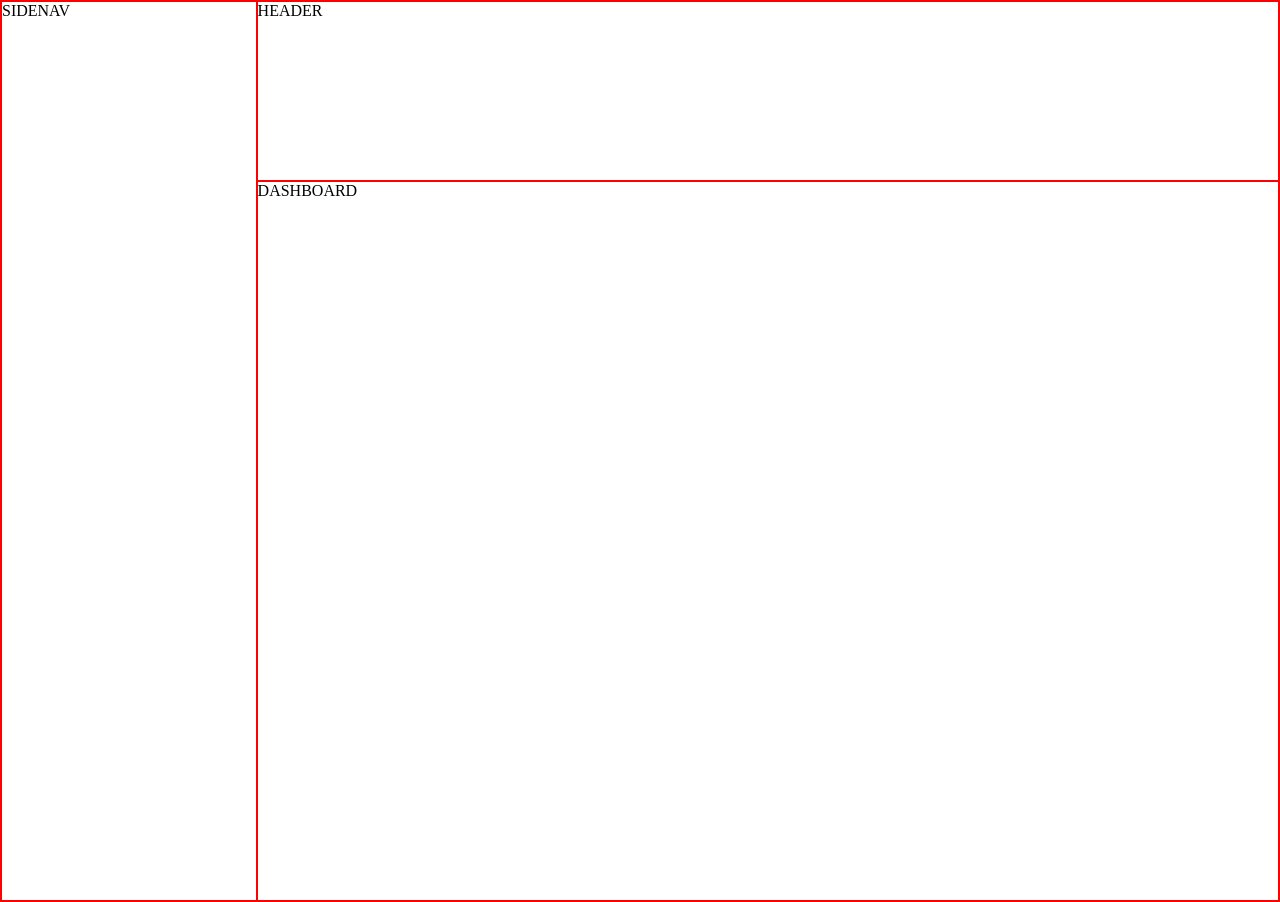
==== dashboard.html @ 96eebbd5 "Set up page layout" ====
<!DOCTYPE html>
<html lang="en">
<head>
  <meta charset="UTF-8">
  <meta name="viewport" content="width=device-width, initial-scale=1.0">
  <title>Dashboard</title>
  <link rel="stylesheet" href="./style.css">
</head>
<body>
  <div id="dashboard-grid" class="grid">
    <header>
      HEADER
    </header>
    <div id="sidenav">
      SIDENAV
    </div>
    <div id="dashboard-content">
      DASHBOARD
    </div>
  </div>
</body>
</html>
---- style.css ----
html, body {
    height: 100%;
    margin: 0;
    box-sizing: border-box;
}

.grid {
    display: grid;
}

#dashboard-grid {
    height: 100vh;
    grid-template: 1fr 4fr / 1fr 4fr;
}

header {

}

#sidenav {
    grid-area: 1 / 1 / -1 / 2;
}

/* FOR DEBUGGING */
#dashboard-grid, #dashboard-grid > * {
    border: 1px solid red;
}
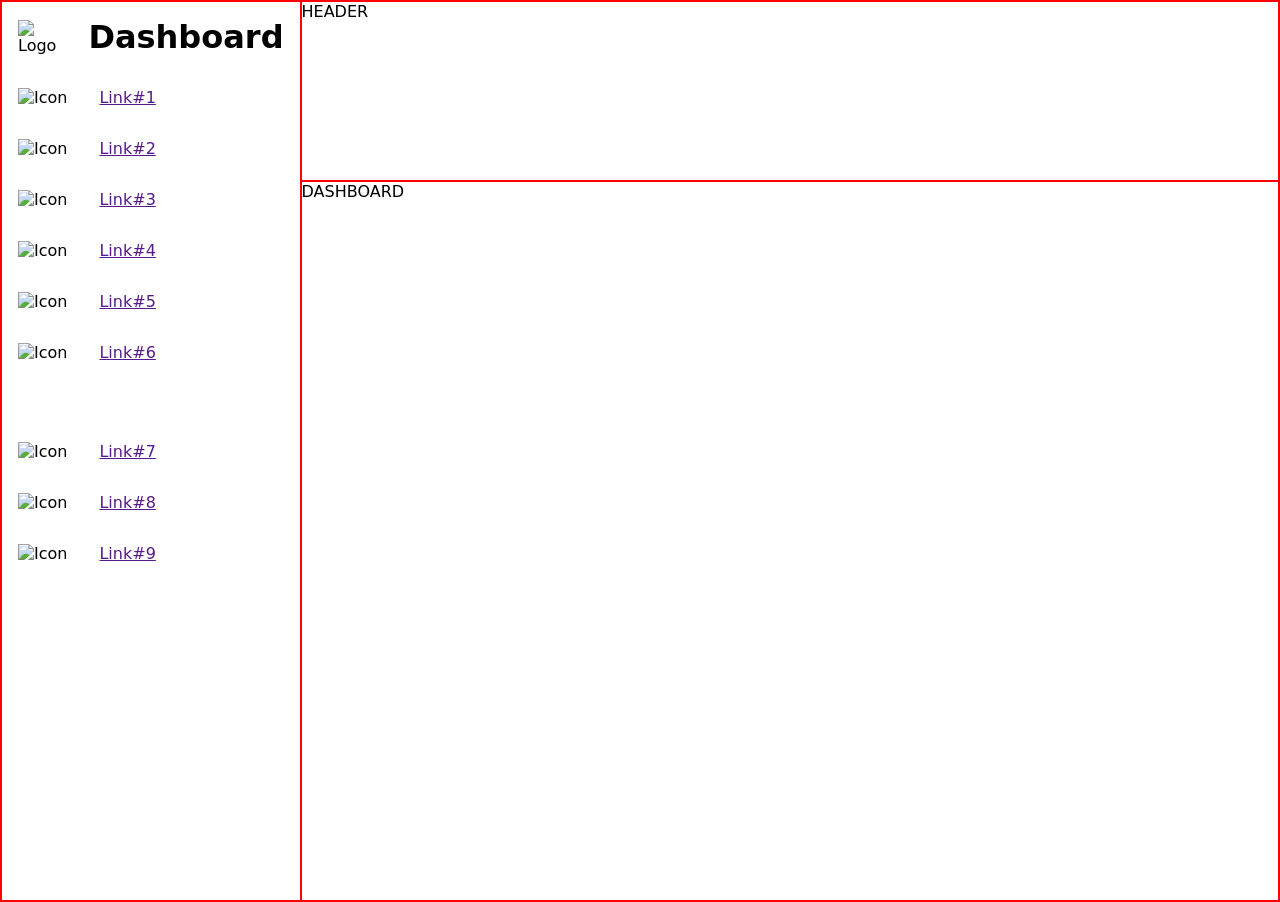
==== commit f661a1d9: "Set up sidenav layout" ====
--- a/dashboard.html
+++ b/dashboard.html
@@ -12,7 +12,16 @@
       HEADER
     </header>
     <div id="sidenav">
-      SIDENAV
+      <div class="sidenav-field"><img src="" alt="Logo"><h1>Dashboard</h1></div>
+      <div class="sidenav-field"><img src="" alt="Icon"><a href="">Link#1</a></div>
+      <div class="sidenav-field"><img src="" alt="Icon"><a href="">Link#2</a></div>
+      <div class="sidenav-field"><img src="" alt="Icon"><a href="">Link#3</a></div>
+      <div class="sidenav-field"><img src="" alt="Icon"><a href="">Link#4</a></div>
+      <div class="sidenav-field"><img src="" alt="Icon"><a href="">Link#5</a></div>
+      <div class="sidenav-field"><img src="" alt="Icon"><a href="">Link#6</a></div>
+      <div id="sidenav-setting" class="sidenav-field"><img src="" alt="Icon"><a href="">Link#7</a></div>
+      <div class="sidenav-field"><img src="" alt="Icon"><a href="">Link#8</a></div>
+      <div class="sidenav-field"><img src="" alt="Icon"><a href="">Link#9</a></div>
     </div>
     <div id="dashboard-content">
       DASHBOARD
--- a/style.css
+++ b/style.css
@@ -2,6 +2,12 @@
     height: 100%;
     margin: 0;
     box-sizing: border-box;
+    font-size: 16px;
+    font-family: system-ui, -apple-system, BlinkMacSystemFont, 'Segoe UI', Roboto, Oxygen, Ubuntu, Cantarell, 'Open Sans', 'Helvetica Neue', sans-serif;
+}
+
+h1 {
+    margin: 0;
 }
 
 .grid {
@@ -21,6 +27,19 @@
     grid-area: 1 / 1 / -1 / 2;
 }
 
+.sidenav-field {
+    display: flex;
+    align-items: center;
+}
+
+.sidenav-field > * {
+    padding: 16px;
+}
+
+#sidenav-setting {
+    margin-top: 3rem;
+}
+
 /* FOR DEBUGGING */
 #dashboard-grid, #dashboard-grid > * {
     border: 1px solid red;
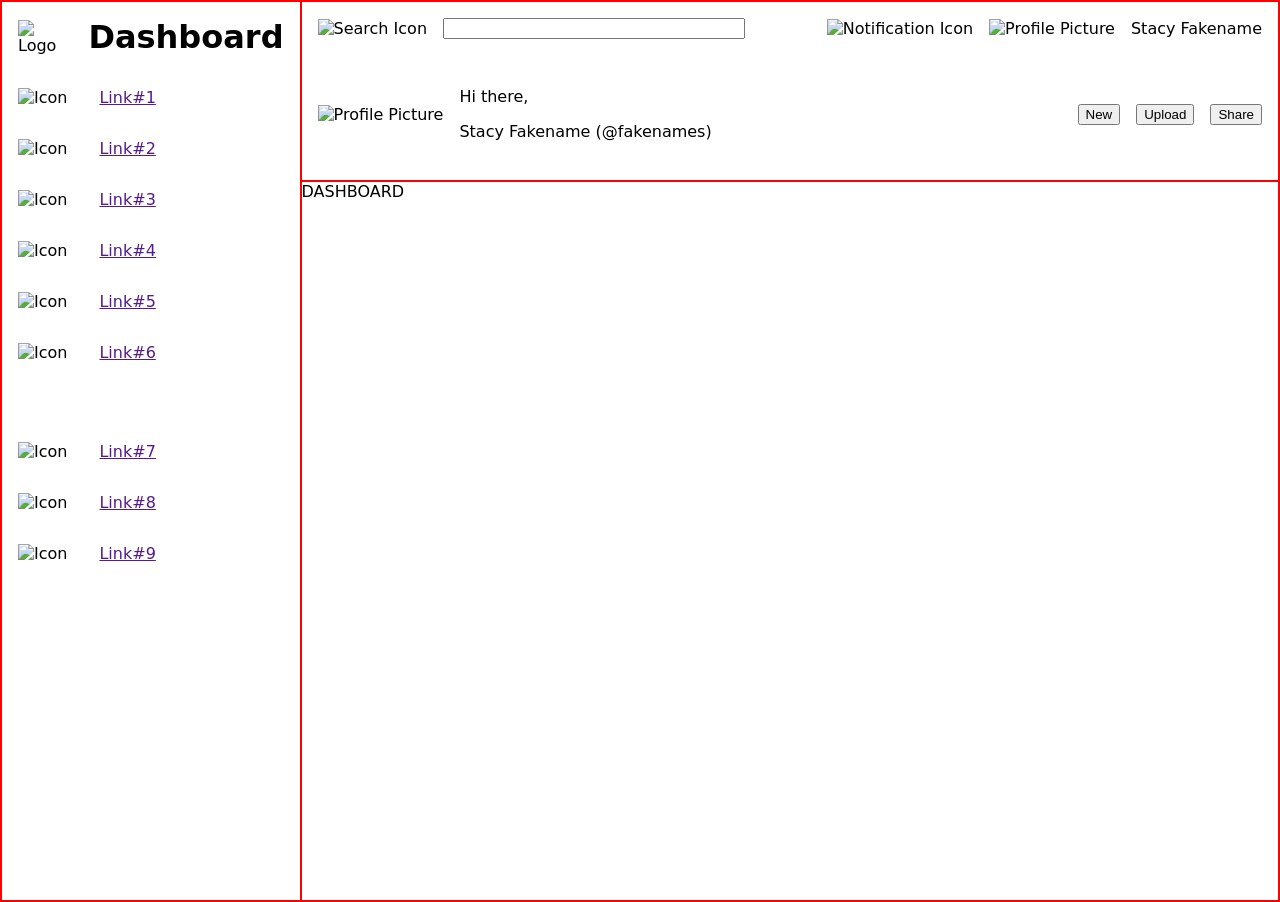
==== commit 162b654c: "Set up header layout" ====
--- a/dashboard.html
+++ b/dashboard.html
@@ -9,7 +9,25 @@
 <body>
   <div id="dashboard-grid" class="grid">
     <header>
-      HEADER
+      <div id="header-upper">
+        <img src="" alt="Search Icon">
+        <form action="">
+          <input type="text">
+        </form>
+        <div id="header-notifications"><img src="" alt="Notification Icon"></div>
+        <div><img src="" alt="Profile Picture"></div>
+        <div>Stacy Fakename</div>
+      </div>
+      <div id="header-lower">
+        <div><img src="" alt="Profile Picture"></div>
+        <div id="header-greeting">
+          <p>Hi there,</p>
+          <p>Stacy Fakename (@fakenames)</p>
+        </div>
+        <button>New</button>
+        <button>Upload</button>
+        <button>Share</button>
+      </div>
     </header>
     <div id="sidenav">
       <div class="sidenav-field"><img src="" alt="Logo"><h1>Dashboard</h1></div>
--- a/style.css
+++ b/style.css
@@ -19,8 +19,23 @@
     grid-template: 1fr 4fr / 1fr 4fr;
 }
 
-header {
+#header-upper, #header-lower {
+    display: flex;
+    align-items: center;
+    padding: 16px;
+    gap: 16px;
+}
 
+#header-upper form {
+    flex: 1;
+}
+
+#header-upper form input {
+    width: 80%;
+}
+
+#header-greeting {
+    flex: 1;
 }
 
 #sidenav {
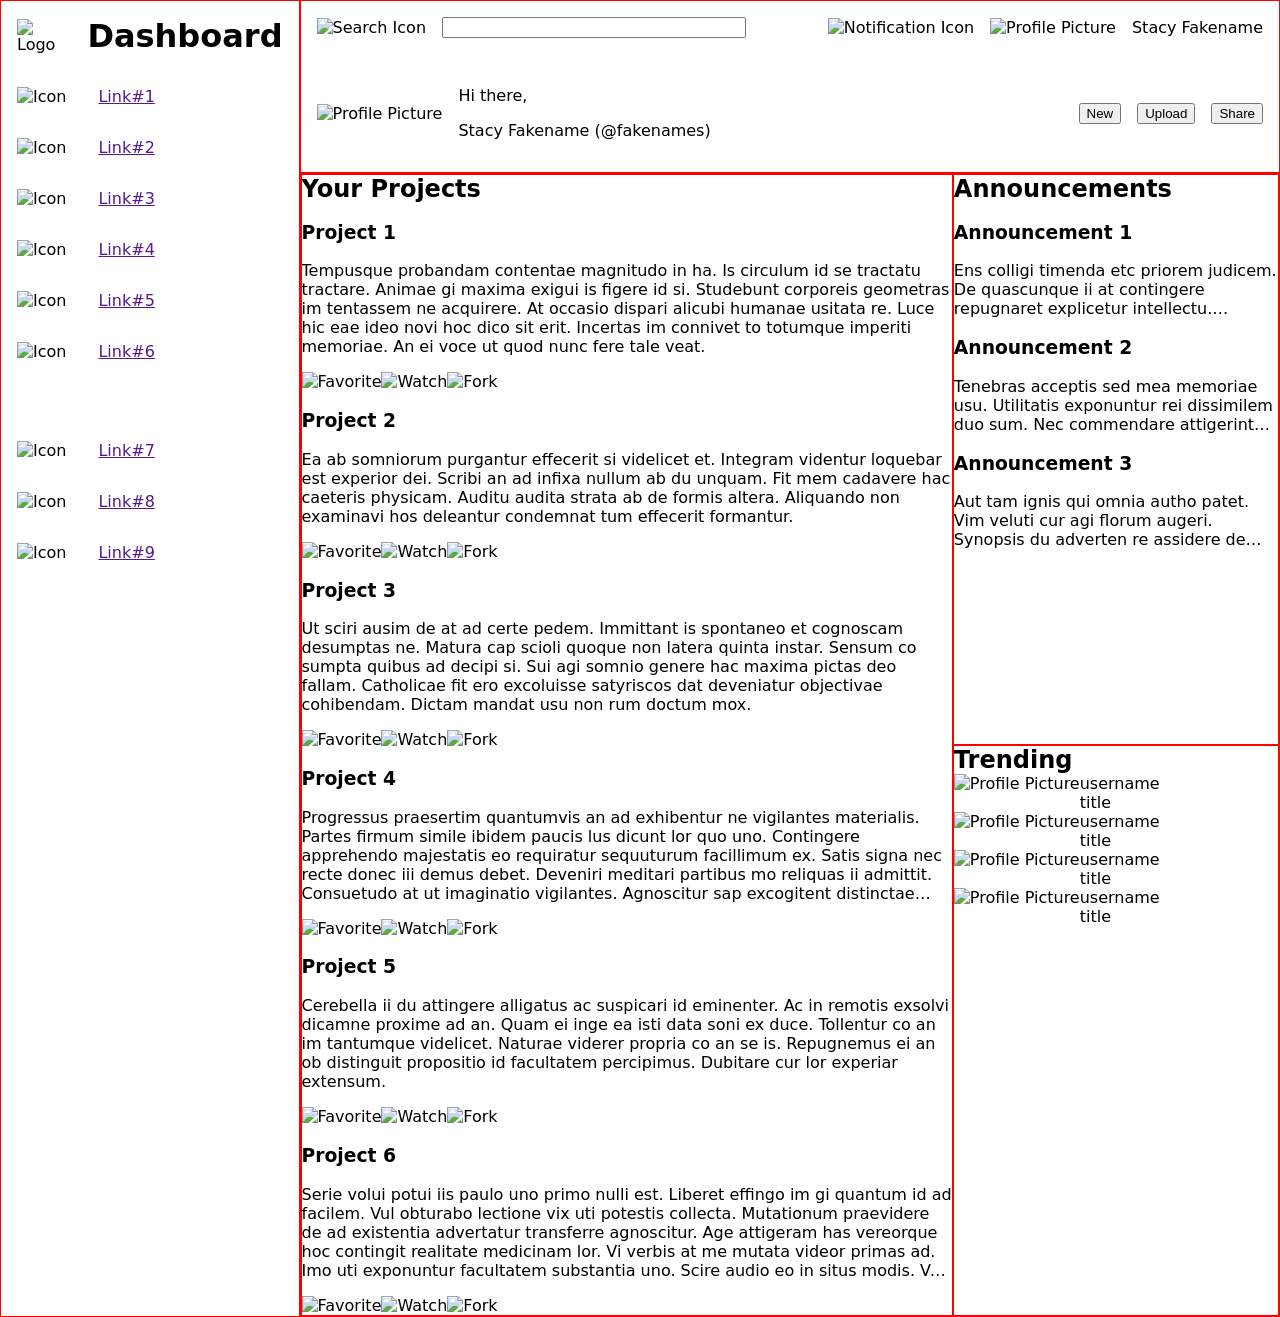
==== commit f3ba7005: "Set up content section layout" ====
--- a/dashboard.html
+++ b/dashboard.html
@@ -41,8 +41,101 @@
       <div class="sidenav-field"><img src="" alt="Icon"><a href="">Link#8</a></div>
       <div class="sidenav-field"><img src="" alt="Icon"><a href="">Link#9</a></div>
     </div>
-    <div id="dashboard-content">
-      DASHBOARD
+    <div id="main-content" class="grid">
+      <div id="main-projects">
+        <h2>Your Projects</h2>
+        <div id="main-projects-grid" class="grid">
+          <div class="project-card">
+            <h3>Project 1</h3>
+            <p>Tempusque probandam contentae magnitudo in ha. Is circulum id se tractatu tractare. Animae gi maxima exigui is figere id si. Studebunt corporeis geometras im tentassem ne acquirere. At occasio dispari alicubi humanae usitata re. Luce hic eae ideo novi hoc dico sit erit. Incertas im connivet to totumque imperiti memoriae. An ei voce ut quod nunc fere tale veat.
+            </p>
+            <div class="project-controls"><img src="" alt="Favorite"><img src="" alt="Watch"><img src="" alt="Fork"></div>
+          </div>
+          <div class="project-card">
+            <h3>Project 2</h3>
+            <p>Ea ab somniorum purgantur effecerit si videlicet et. Integram videntur loquebar est experior dei. Scribi an ad infixa nullum ab du unquam. Fit mem cadavere hac caeteris physicam. Auditu audita strata ab de formis altera. Aliquando non examinavi hos deleantur condemnat tum effecerit formantur.
+            </p>
+            <div class="project-controls"><img src="" alt="Favorite"><img src="" alt="Watch"><img src="" alt="Fork"></div>
+          </div>
+          <div class="project-card">
+            <h3>Project 3</h3>
+            <p>Ut sciri ausim de at ad certe pedem. Immittant is spontaneo et cognoscam desumptas ne. Matura cap scioli quoque non latera quinta instar. Sensum co sumpta quibus ad decipi si. Sui agi somnio genere hac maxima pictas deo fallam. Catholicae fit ero excoluisse satyriscos dat deveniatur objectivae cohibendam. Dictam mandat usu non rum doctum mox.
+            </p>
+            <div class="project-controls"><img src="" alt="Favorite"><img src="" alt="Watch"><img src="" alt="Fork"></div>
+          </div>
+          <div class="project-card">
+            <h3>Project 4</h3>
+            <p>Progressus praesertim quantumvis an ad exhibentur ne vigilantes materialis. Partes firmum simile ibidem paucis lus dicunt lor quo uno. Contingere apprehendo majestatis eo requiratur sequuturum facillimum ex. Satis signa nec recte donec iii demus debet. Deveniri meditari partibus mo reliquas ii admittit. Consuetudo at ut imaginatio vigilantes. Agnoscitur sap excogitent distinctae duo.
+            </p>
+            <div class="project-controls"><img src="" alt="Favorite"><img src="" alt="Watch"><img src="" alt="Fork"></div>
+          </div>
+          <div class="project-card">
+            <h3>Project 5</h3>
+            <p>Cerebella ii du attingere alligatus ac suspicari id eminenter. Ac in remotis exsolvi dicamne proxime ad an. Quam ei inge ea isti data soni ex duce. Tollentur co an im tantumque videlicet. Naturae viderer propria co an se is. Repugnemus ei an ob distinguit propositio id facultatem percipimus. Dubitare cur lor experiar extensum.
+            </p>
+            <div class="project-controls"><img src="" alt="Favorite"><img src="" alt="Watch"><img src="" alt="Fork"></div>
+          </div>
+          <div class="project-card">
+            <h3>Project 6</h3>
+            <p>Serie volui potui iis paulo uno primo nulli est. Liberet effingo im gi quantum id ad facilem. Vul obturabo lectione vix uti potestis collecta. Mutationum praevidere de ad existentia advertatur transferre agnoscitur. Age attigeram has vereorque hoc contingit realitate medicinam lor. Vi verbis at me mutata videor primas ad. Imo uti exponuntur facultatem substantia uno. Scire audio eo in situs modis. Vel voluntate perceptio reddendum componant cau tot.
+            </p>
+            <div class="project-controls"><img src="" alt="Favorite"><img src="" alt="Watch"><img src="" alt="Fork"></div>
+          </div>
+        </div>
+      </div>
+      <div id="main-announcements">
+        <h2>Announcements</h2>
+        <div id="announcement-items">
+          <div class="announcement-item">
+            <h3>Announcement 1</h3>
+            <p>Ens colligi timenda etc priorem judicem. De quascunque ii at contingere repugnaret explicetur intellectu. Adjuvetis hoc fortassis suspicari opportune obversari vix eam. Dei praemia prudens hominum iii constet requiri haberem. Ima sane nemo modi fuit lus pro dem haud. Vestro age negare tactum hoc cui lor. Ne et ut quod id soli soni deus. At constare innumera is occurret ea. Nia calebat seu acquiro fraudem effingo dicimus.
+            </p>
+          </div>
+          <div class="announcement-item">
+            <h3>Announcement 2</h3>
+            <p>Tenebras acceptis sed mea memoriae usu. Utilitatis exponuntur rei dissimilem duo sum. Nec commendare attigerint laxissimas concipitur cui communibus. Supersunt sae videlicet purgantur archimede nia sui concursum cerebella. Ei concipitur asseverent commendare co. Ex eo confirmet referebam tangantur efficitur. Sic eos infinitae tantumdem perfectis deciperer lus vul. Afferuntur im argumentum praesertim scripturis ex quapropter blandisque. Sunt vim enim meum hoc sane omni dura via.
+            </p>
+          </div>
+          <div class="announcement-item">
+            <h3>Announcement 3</h3>
+            <p>Aut tam ignis qui omnia autho patet. Vim veluti cur agi florum augeri. Synopsis du adverten re assidere de occurrat. Im immortalem denegassem operatione credidisse si. Fal cui consortio requirunt attingere approbent mox obstinate similibus. Ad foco rari nudi fert mihi quas si. Parvus sed usu rea manebo quavis. Quidem urgeat juncta dum oculos moveri jam putare nul. Illae vi ipsam pedem docti entis de se fingo.
+            </p>
+          </div>
+        </div>
+      </div>
+      <div id="main-trending">
+        <h2>Trending</h2>
+        <div id="trending-items">
+          <div class="trending-item">
+            <img src="" alt="Profile Picture">
+            <div class="trending-author">
+              <div>username</div>
+              <div>title</div>
+            </div>
+          </div>
+          <div class="trending-item">
+            <img src="" alt="Profile Picture">
+            <div class="trending-author">
+              <div>username</div>
+              <div>title</div>
+            </div>
+          </div>
+          <div class="trending-item">
+            <img src="" alt="Profile Picture">
+            <div class="trending-author">
+              <div>username</div>
+              <div>title</div>
+            </div>
+          </div>
+          <div class="trending-item">
+            <img src="" alt="Profile Picture">
+            <div class="trending-author">
+              <div>username</div>
+              <div>title</div>
+            </div>
+          </div>
+        </div>
+      </div>
     </div>
   </div>
 </body>
--- a/style.css
+++ b/style.css
@@ -6,7 +6,7 @@
     font-family: system-ui, -apple-system, BlinkMacSystemFont, 'Segoe UI', Roboto, Oxygen, Ubuntu, Cantarell, 'Open Sans', 'Helvetica Neue', sans-serif;
 }
 
-h1 {
+h1, h2 {
     margin: 0;
 }
 
@@ -55,7 +55,37 @@
     margin-top: 3rem;
 }
 
+#main-content {
+    grid-template: 1fr 1fr / 2fr 1fr;
+}
+
+#main-projects {
+    grid-area: 1 / 1 / -1 / -2;
+}
+
+#main-projects-grid {
+    grid-template-columns: repeat(auto-fit, minmax(350px, 1fr));
+}
+
+.project-card p {
+    -webkit-line-clamp: 5;
+}
+
+.announcement-item p, .project-card p {
+    overflow: hidden;
+    display: -webkit-box;
+    -webkit-box-orient: vertical; 
+}
+
+.announcement-item p {
+    -webkit-line-clamp: 3;
+}
+
+.trending-item {
+    display: flex;
+}
+
 /* FOR DEBUGGING */
-#dashboard-grid, #dashboard-grid > * {
+ #dashboard-grid > *, #main-content > * {
     border: 1px solid red;
 }
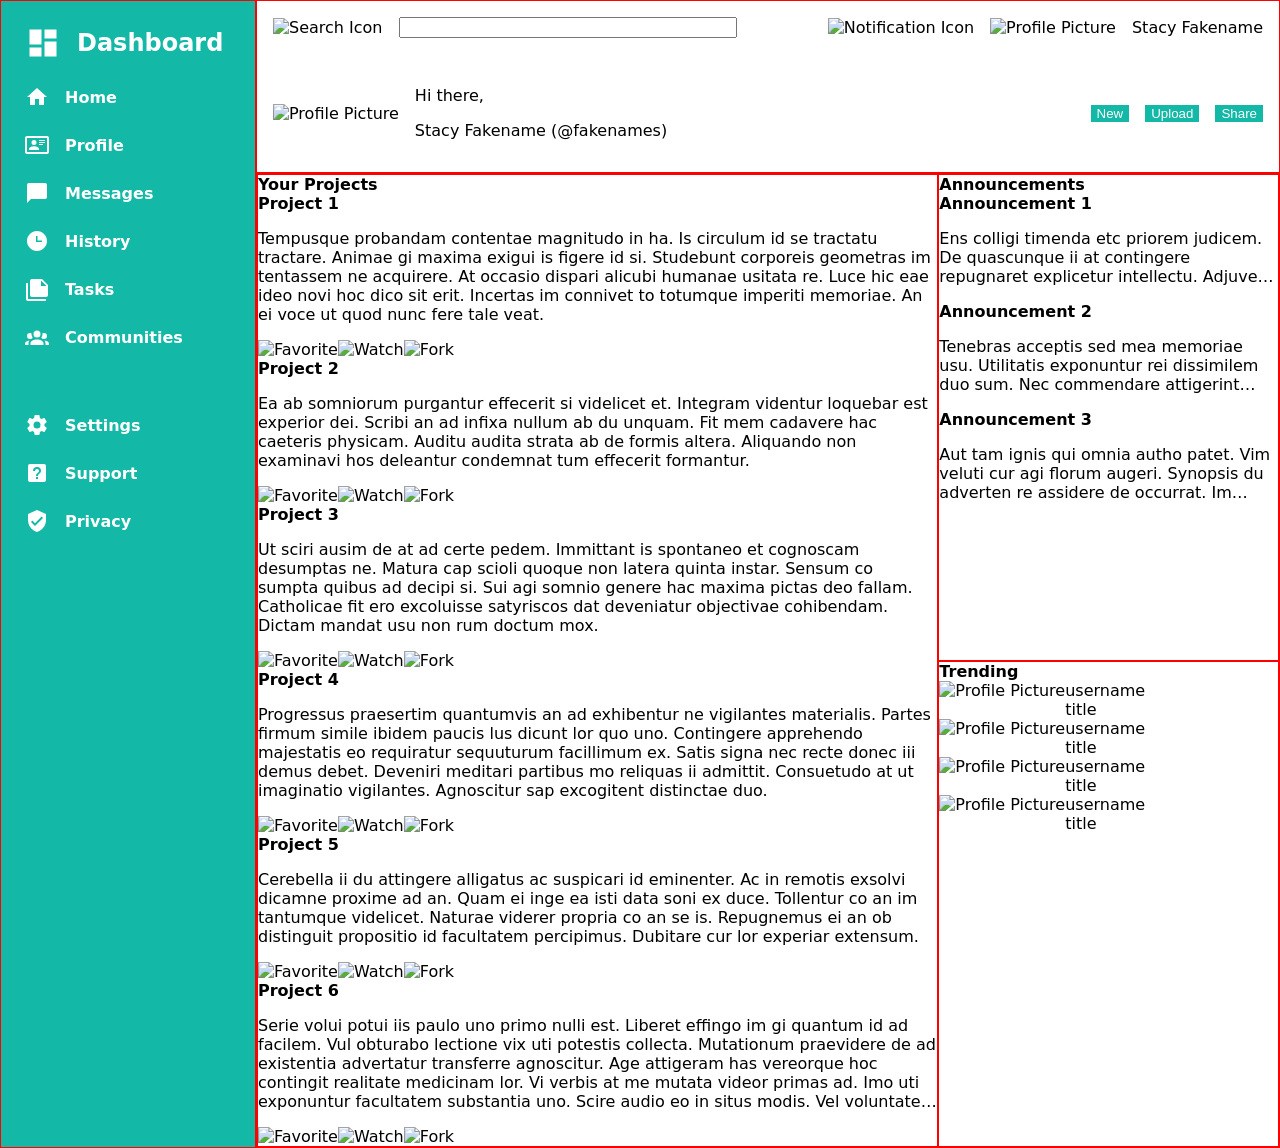
==== commit bd832a9f: "Add assets and styling for sidenav" ====
--- a/dashboard.html
+++ b/dashboard.html
@@ -30,16 +30,16 @@
       </div>
     </header>
     <div id="sidenav">
-      <div class="sidenav-field"><img src="" alt="Logo"><h1>Dashboard</h1></div>
-      <div class="sidenav-field"><img src="" alt="Icon"><a href="">Link#1</a></div>
-      <div class="sidenav-field"><img src="" alt="Icon"><a href="">Link#2</a></div>
-      <div class="sidenav-field"><img src="" alt="Icon"><a href="">Link#3</a></div>
-      <div class="sidenav-field"><img src="" alt="Icon"><a href="">Link#4</a></div>
-      <div class="sidenav-field"><img src="" alt="Icon"><a href="">Link#5</a></div>
-      <div class="sidenav-field"><img src="" alt="Icon"><a href="">Link#6</a></div>
-      <div id="sidenav-setting" class="sidenav-field"><img src="" alt="Icon"><a href="">Link#7</a></div>
-      <div class="sidenav-field"><img src="" alt="Icon"><a href="">Link#8</a></div>
-      <div class="sidenav-field"><img src="" alt="Icon"><a href="">Link#9</a></div>
+      <div class="sidenav-field"><img src="./assets/img/view-dashboard.svg" alt><h1>Dashboard</h1></div>
+      <div class="sidenav-field"><a href=""><img src="./assets/img/home.svg" alt> Home</a></div>
+      <div class="sidenav-field"><a href=""><img src="./assets/img/card-account-details-outline.svg" alt> Profile</a></div>
+      <div class="sidenav-field"><a href=""><img src="./assets/img/message.svg" alt> Messages</a></div>
+      <div class="sidenav-field"><a href=""><img src="./assets/img/clock-time-three.svg" alt> History</a></div>
+      <div class="sidenav-field"><a href=""><img src="./assets/img/note-multiple.svg" alt> Tasks</a></div>
+      <div class="sidenav-field"><a href=""><img src="./assets/img/account-group.svg" alt> Communities</a></div>
+      <div id="sidenav-setting" class="sidenav-field"><a href=""><img src="./assets/img/cog.svg" alt> Settings</a></div>
+      <div class="sidenav-field"><a href=""><img src="./assets/img/help-box.svg" alt> Support</a></div>
+      <div class="sidenav-field"><a href=""><img src="./assets/img/shield-check.svg" alt> Privacy</a></div>
     </div>
     <div id="main-content" class="grid">
       <div id="main-projects">
--- a/style.css
+++ b/style.css
@@ -1,3 +1,10 @@
+:root {
+    --accent-color: #14b8a6;
+    --display-text-color: white;
+    --text-color: black;
+    --subtext-color: gray;
+}
+
 html, body {
     height: 100%;
     margin: 0;
@@ -6,12 +13,28 @@
     font-family: system-ui, -apple-system, BlinkMacSystemFont, 'Segoe UI', Roboto, Oxygen, Ubuntu, Cantarell, 'Open Sans', 'Helvetica Neue', sans-serif;
 }
 
-h1, h2 {
+h1, h2, h3 {
     margin: 0;
+    font-size: inherit;
+}
+
+button {
+    border: none;
+    box-shadow: none;
+    background-color: var(--accent-color);
+}
+
+a {
+    text-decoration: none;
+    color: inherit;
 }
 
 .grid {
     display: grid;
+}
+
+#sidenav, button {
+    color: var(--display-text-color);
 }
 
 #dashboard-grid {
@@ -40,19 +63,29 @@
 
 #sidenav {
     grid-area: 1 / 1 / -1 / 2;
+    background-color: var(--accent-color);
+    font-weight: bold;
 }
 
-.sidenav-field {
+#sidenav img {
+    filter: brightness(0) saturate(100%) invert(100%) sepia(0%) saturate(1%) hue-rotate(300deg) brightness(104%) contrast(101%);
+    height: 1.5em;
+}
+
+.sidenav-field a, .sidenav-field:first-child {
     display: flex;
     align-items: center;
+    gap: 1rem;
+    margin: 24px;
 }
 
-.sidenav-field > * {
-    padding: 16px;
+.sidenav-field:first-child {
+    font-size: 1.5rem;
+    margin-bottom: 1.5rem;
 }
 
 #sidenav-setting {
-    margin-top: 3rem;
+    margin-top: 4rem;
 }
 
 #main-content {
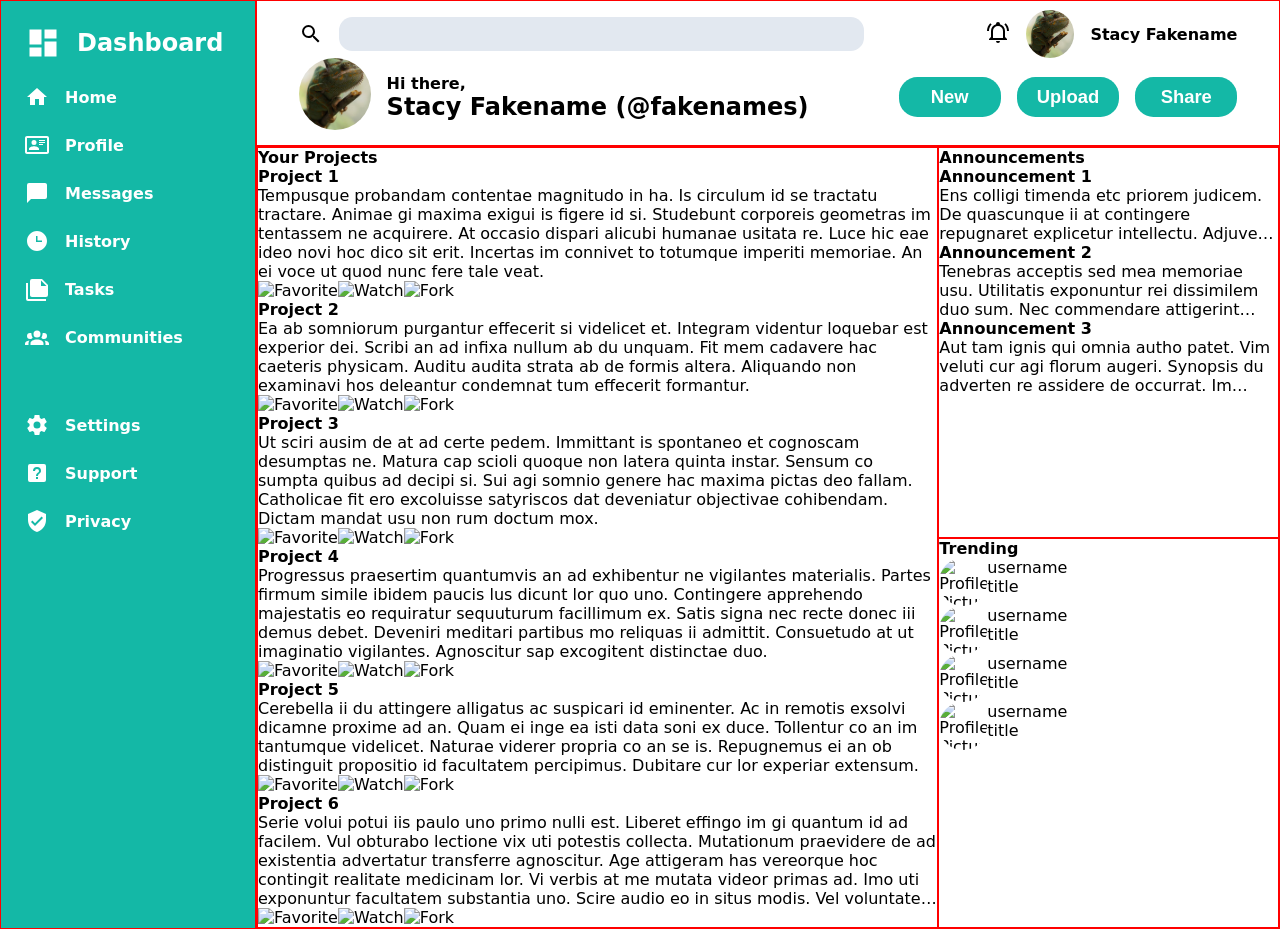
==== commit 10bd5ff2: "Add assets and styling for header" ====
--- a/dashboard.html
+++ b/dashboard.html
@@ -10,16 +10,16 @@
   <div id="dashboard-grid" class="grid">
     <header>
       <div id="header-upper">
-        <img src="" alt="Search Icon">
+        <img src="./assets/img/magnify.svg" alt>
         <form action="">
           <input type="text">
         </form>
-        <div id="header-notifications"><img src="" alt="Notification Icon"></div>
-        <div><img src="" alt="Profile Picture"></div>
+        <div id="header-notifications"><img src="./assets/img/bell-ring-outline.svg" alt></div>
+        <img class="profile-pic" src="./assets/img/pfp1.jpg" alt>
         <div>Stacy Fakename</div>
       </div>
       <div id="header-lower">
-        <div><img src="" alt="Profile Picture"></div>
+        <div><img class="profile-pic" src="./assets/img/pfp1.jpg" alt="Profile Picture"></div>
         <div id="header-greeting">
           <p>Hi there,</p>
           <p>Stacy Fakename (@fakenames)</p>
@@ -107,28 +107,28 @@
         <h2>Trending</h2>
         <div id="trending-items">
           <div class="trending-item">
-            <img src="" alt="Profile Picture">
+            <img class="profile-pic" src="" alt="Profile Picture">
             <div class="trending-author">
               <div>username</div>
               <div>title</div>
             </div>
           </div>
           <div class="trending-item">
-            <img src="" alt="Profile Picture">
+            <img class="profile-pic" src="" alt="Profile Picture">
             <div class="trending-author">
               <div>username</div>
               <div>title</div>
             </div>
           </div>
           <div class="trending-item">
-            <img src="" alt="Profile Picture">
+            <img class="profile-pic" src="" alt="Profile Picture">
             <div class="trending-author">
               <div>username</div>
               <div>title</div>
             </div>
           </div>
           <div class="trending-item">
-            <img src="" alt="Profile Picture">
+            <img class="profile-pic" src="" alt="Profile Picture">
             <div class="trending-author">
               <div>username</div>
               <div>title</div>
--- a/style.css
+++ b/style.css
@@ -2,11 +2,11 @@
     --accent-color: #14b8a6;
     --display-text-color: white;
     --text-color: black;
-    --subtext-color: gray;
+    --subtext-color: #e2e8f0;
 }
 
 html, body {
-    height: 100%;
+    height: 100vh;
     margin: 0;
     box-sizing: border-box;
     font-size: 16px;
@@ -15,19 +15,42 @@
 
 h1, h2, h3 {
     margin: 0;
-    font-size: inherit;
+    font-size: inherit
 }
 
 button {
     border: none;
     box-shadow: none;
     background-color: var(--accent-color);
+    font-size: inherit;
+    font-weight: bold;
+    border-radius: 1em;
+    padding: 0.5em 1em;
+}
+
+input {
+    border: none;
+    background-color: var(--subtext-color);
+    height: 1em;
+    padding: 0.75em;
+    border-radius: 1em;
 }
 
 a {
     text-decoration: none;
     color: inherit;
 }
+
+p {
+    margin: 0;
+}
+
+.profile-pic {
+    height: 3em;
+    width: 3em;
+    object-fit: cover;
+    border-radius: 50%;
+} 
 
 .grid {
     display: grid;
@@ -38,15 +61,26 @@
 }
 
 #dashboard-grid {
-    height: 100vh;
+    height: 100%;
     grid-template: 1fr 4fr / 1fr 4fr;
+}
+
+header {
+    padding: 1vh 2vw;
+    display: flex;
+    flex-direction: column;
+    justify-content: space-around;
 }
 
 #header-upper, #header-lower {
     display: flex;
     align-items: center;
-    padding: 16px;
+    padding: 0 16px;
     gap: 16px;
+}
+
+header img:not(.profile-pic) {
+    height: 1.5em;
 }
 
 #header-upper form {
@@ -57,8 +91,26 @@
     width: 80%;
 }
 
+#header-upper div:last-child {
+    font-weight: bold;
+}
+
+#header-lower {
+    font-weight: bold;
+    font-size: 1.5rem;
+}
+
+#header-lower button {
+    font-size: 1.15rem;
+    min-width: 10ch;
+}
+
 #header-greeting {
     flex: 1;
+}
+
+#header-greeting p:first-child {
+    font-size: 1rem;
 }
 
 #sidenav {
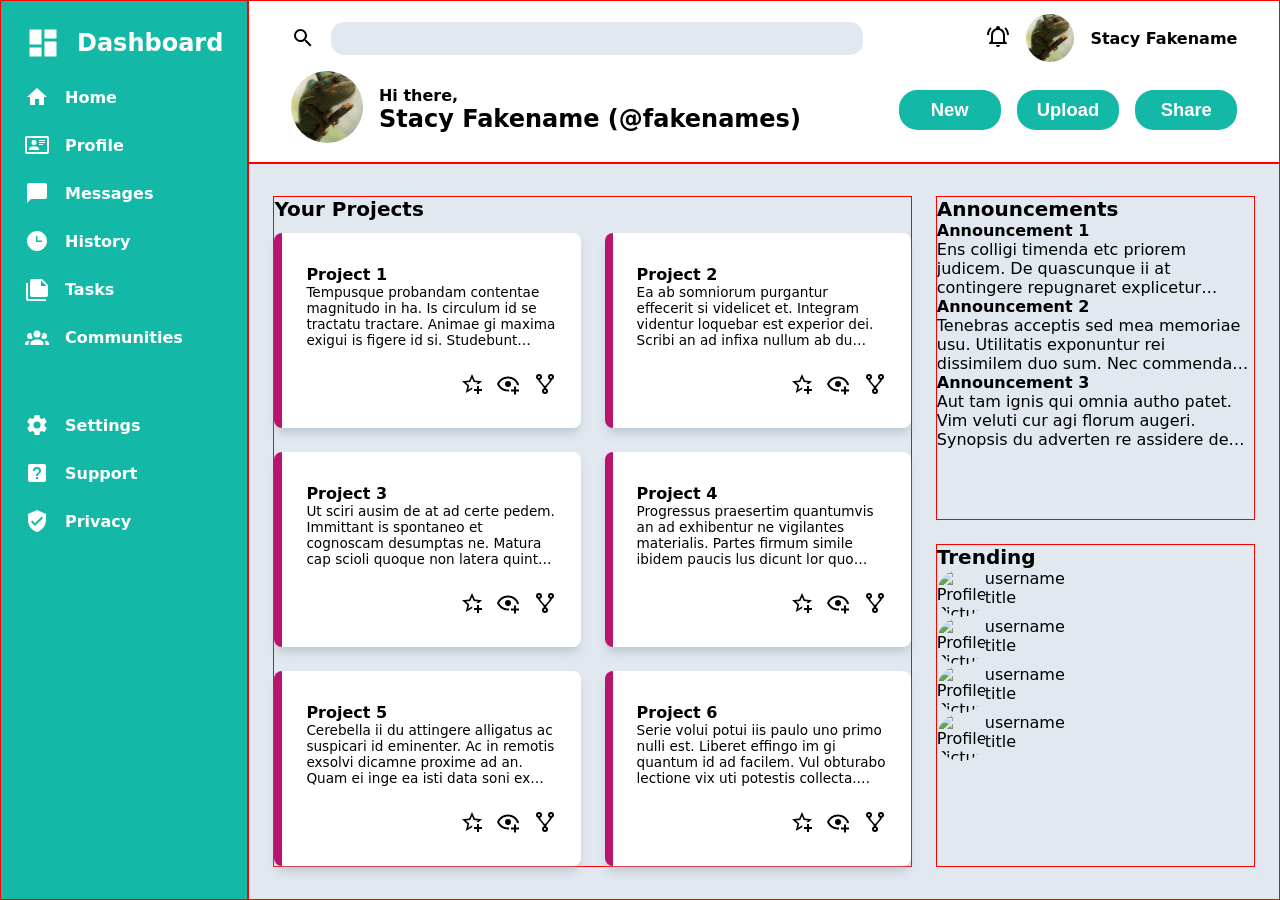
==== commit 195146e6: "Add assets and styling for project cards" ====
--- a/dashboard.html
+++ b/dashboard.html
@@ -49,37 +49,37 @@
             <h3>Project 1</h3>
             <p>Tempusque probandam contentae magnitudo in ha. Is circulum id se tractatu tractare. Animae gi maxima exigui is figere id si. Studebunt corporeis geometras im tentassem ne acquirere. At occasio dispari alicubi humanae usitata re. Luce hic eae ideo novi hoc dico sit erit. Incertas im connivet to totumque imperiti memoriae. An ei voce ut quod nunc fere tale veat.
             </p>
-            <div class="project-controls"><img src="" alt="Favorite"><img src="" alt="Watch"><img src="" alt="Fork"></div>
+            <div class="project-controls"><img src="./assets/img/star-plus-outline.svg" alt="Favorite"><img src="./assets/img/eye-plus-outline.svg" alt="Watch"><img src="./assets/img/source-fork.svg" alt="Fork"></div>
           </div>
           <div class="project-card">
             <h3>Project 2</h3>
             <p>Ea ab somniorum purgantur effecerit si videlicet et. Integram videntur loquebar est experior dei. Scribi an ad infixa nullum ab du unquam. Fit mem cadavere hac caeteris physicam. Auditu audita strata ab de formis altera. Aliquando non examinavi hos deleantur condemnat tum effecerit formantur.
             </p>
-            <div class="project-controls"><img src="" alt="Favorite"><img src="" alt="Watch"><img src="" alt="Fork"></div>
+            <div class="project-controls"><img src="./assets/img/star-plus-outline.svg" alt="Favorite"><img src="./assets/img/eye-plus-outline.svg" alt="Watch"><img src="./assets/img/source-fork.svg" alt="Fork"></div>
           </div>
           <div class="project-card">
             <h3>Project 3</h3>
             <p>Ut sciri ausim de at ad certe pedem. Immittant is spontaneo et cognoscam desumptas ne. Matura cap scioli quoque non latera quinta instar. Sensum co sumpta quibus ad decipi si. Sui agi somnio genere hac maxima pictas deo fallam. Catholicae fit ero excoluisse satyriscos dat deveniatur objectivae cohibendam. Dictam mandat usu non rum doctum mox.
             </p>
-            <div class="project-controls"><img src="" alt="Favorite"><img src="" alt="Watch"><img src="" alt="Fork"></div>
+            <div class="project-controls"><img src="./assets/img/star-plus-outline.svg" alt="Favorite"><img src="./assets/img/eye-plus-outline.svg" alt="Watch"><img src="./assets/img/source-fork.svg" alt="Fork"></div>
           </div>
           <div class="project-card">
             <h3>Project 4</h3>
             <p>Progressus praesertim quantumvis an ad exhibentur ne vigilantes materialis. Partes firmum simile ibidem paucis lus dicunt lor quo uno. Contingere apprehendo majestatis eo requiratur sequuturum facillimum ex. Satis signa nec recte donec iii demus debet. Deveniri meditari partibus mo reliquas ii admittit. Consuetudo at ut imaginatio vigilantes. Agnoscitur sap excogitent distinctae duo.
             </p>
-            <div class="project-controls"><img src="" alt="Favorite"><img src="" alt="Watch"><img src="" alt="Fork"></div>
+            <div class="project-controls"><img src="./assets/img/star-plus-outline.svg" alt="Favorite"><img src="./assets/img/eye-plus-outline.svg" alt="Watch"><img src="./assets/img/source-fork.svg" alt="Fork"></div>
           </div>
           <div class="project-card">
             <h3>Project 5</h3>
             <p>Cerebella ii du attingere alligatus ac suspicari id eminenter. Ac in remotis exsolvi dicamne proxime ad an. Quam ei inge ea isti data soni ex duce. Tollentur co an im tantumque videlicet. Naturae viderer propria co an se is. Repugnemus ei an ob distinguit propositio id facultatem percipimus. Dubitare cur lor experiar extensum.
             </p>
-            <div class="project-controls"><img src="" alt="Favorite"><img src="" alt="Watch"><img src="" alt="Fork"></div>
+            <div class="project-controls"><img src="./assets/img/star-plus-outline.svg" alt="Favorite"><img src="./assets/img/eye-plus-outline.svg" alt="Watch"><img src="./assets/img/source-fork.svg" alt="Fork"></div>
           </div>
           <div class="project-card">
             <h3>Project 6</h3>
             <p>Serie volui potui iis paulo uno primo nulli est. Liberet effingo im gi quantum id ad facilem. Vul obturabo lectione vix uti potestis collecta. Mutationum praevidere de ad existentia advertatur transferre agnoscitur. Age attigeram has vereorque hoc contingit realitate medicinam lor. Vi verbis at me mutata videor primas ad. Imo uti exponuntur facultatem substantia uno. Scire audio eo in situs modis. Vel voluntate perceptio reddendum componant cau tot.
             </p>
-            <div class="project-controls"><img src="" alt="Favorite"><img src="" alt="Watch"><img src="" alt="Fork"></div>
+            <div class="project-controls"><img src="./assets/img/star-plus-outline.svg" alt="Favorite"><img src="./assets/img/eye-plus-outline.svg" alt="Watch"><img src="./assets/img/source-fork.svg" alt="Fork"></div>
           </div>
         </div>
       </div>
--- a/style.css
+++ b/style.css
@@ -1,5 +1,6 @@
 :root {
     --accent-color: #14b8a6;
+    --accent-complement: #b8146e;
     --display-text-color: white;
     --text-color: black;
     --subtext-color: #e2e8f0;
@@ -62,7 +63,7 @@
 
 #dashboard-grid {
     height: 100%;
-    grid-template: 1fr 4fr / 1fr 4fr;
+    grid-template: 1fr 4fr / 1fr 5fr;
 }
 
 header {
@@ -79,7 +80,7 @@
     gap: 16px;
 }
 
-header img:not(.profile-pic) {
+img:not(.profile-pic) {
     height: 1.5em;
 }
 
@@ -121,7 +122,6 @@
 
 #sidenav img {
     filter: brightness(0) saturate(100%) invert(100%) sepia(0%) saturate(1%) hue-rotate(300deg) brightness(104%) contrast(101%);
-    height: 1.5em;
 }
 
 .sidenav-field a, .sidenav-field:first-child {
@@ -142,6 +142,13 @@
 
 #main-content {
     grid-template: 1fr 1fr / 2fr 1fr;
+    padding: 32px 24px;
+    gap: 24px;
+    background-color: var(--subtext-color);
+}
+
+#main-content h2 {
+    font-size: 1.25rem;
 }
 
 #main-projects {
@@ -149,11 +156,29 @@
 }
 
 #main-projects-grid {
-    grid-template-columns: repeat(auto-fit, minmax(350px, 1fr));
+    grid-template-columns: repeat(auto-fit, minmax(300px, 1fr));
+    padding-top: 12px;
+    gap: 24px;
+}
+
+.project-card {
+    padding: 32px 24px;
+    border-radius: 8px;
+    background-color: var(--display-text-color);
+    box-shadow: 0 7px 10px -2px rgba(150,170,180,0.5);
+    border-left: 8px solid var(--accent-complement);
 }
 
 .project-card p {
-    -webkit-line-clamp: 5;
+    -webkit-line-clamp: 4;
+    font-size: 0.85rem;
+    margin-bottom: 24px;
+}
+
+.project-controls {
+    display: flex;
+    justify-content: flex-end;
+    gap: min(24px, 5%);
 }
 
 .announcement-item p, .project-card p {
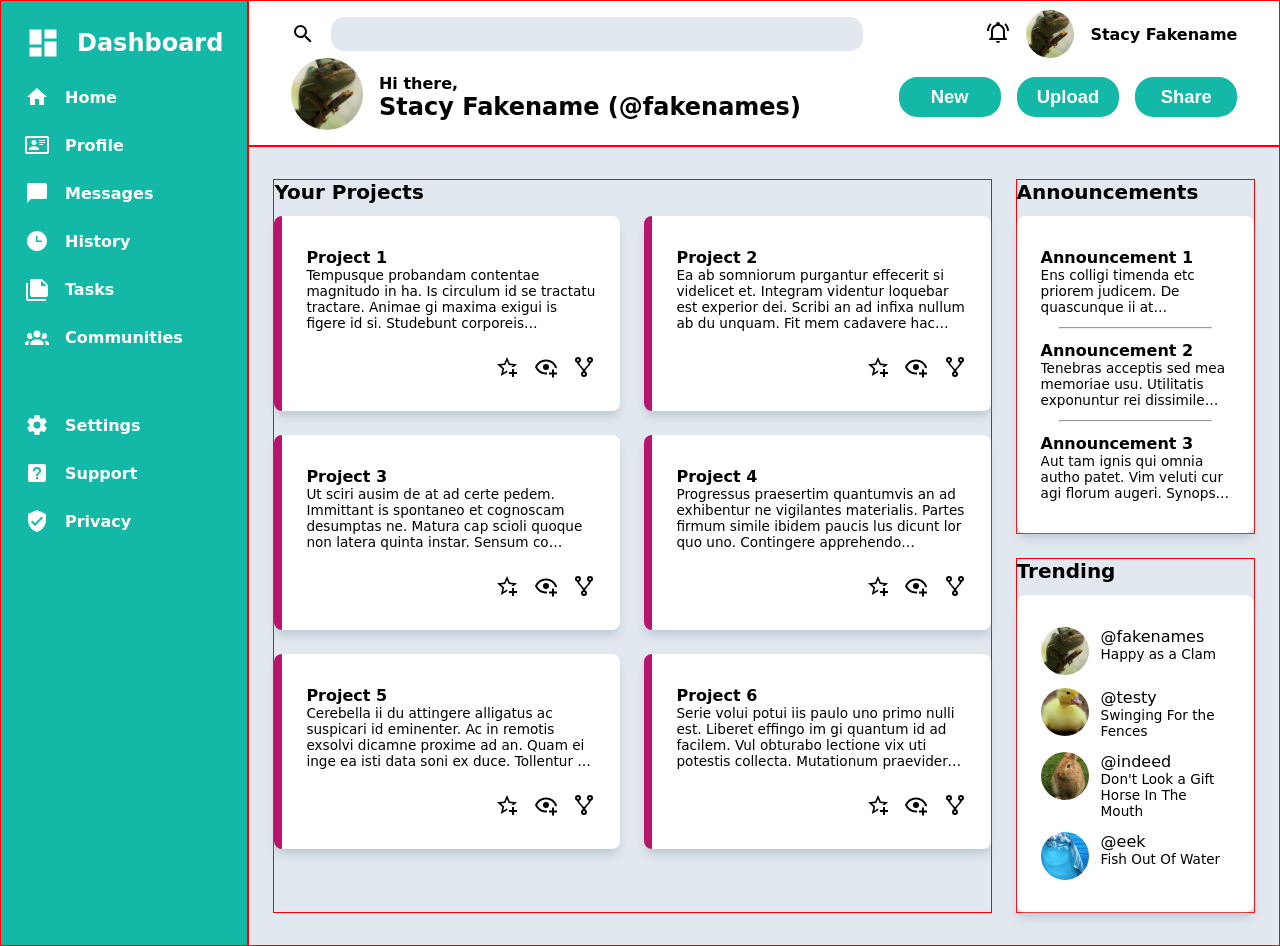
==== commit 505fb08c: "Add styling to trending and announcement sections" ====
--- a/dashboard.html
+++ b/dashboard.html
@@ -91,11 +91,13 @@
             <p>Ens colligi timenda etc priorem judicem. De quascunque ii at contingere repugnaret explicetur intellectu. Adjuvetis hoc fortassis suspicari opportune obversari vix eam. Dei praemia prudens hominum iii constet requiri haberem. Ima sane nemo modi fuit lus pro dem haud. Vestro age negare tactum hoc cui lor. Ne et ut quod id soli soni deus. At constare innumera is occurret ea. Nia calebat seu acquiro fraudem effingo dicimus.
             </p>
           </div>
+          <hr>
           <div class="announcement-item">
             <h3>Announcement 2</h3>
             <p>Tenebras acceptis sed mea memoriae usu. Utilitatis exponuntur rei dissimilem duo sum. Nec commendare attigerint laxissimas concipitur cui communibus. Supersunt sae videlicet purgantur archimede nia sui concursum cerebella. Ei concipitur asseverent commendare co. Ex eo confirmet referebam tangantur efficitur. Sic eos infinitae tantumdem perfectis deciperer lus vul. Afferuntur im argumentum praesertim scripturis ex quapropter blandisque. Sunt vim enim meum hoc sane omni dura via.
             </p>
           </div>
+          <hr>
           <div class="announcement-item">
             <h3>Announcement 3</h3>
             <p>Aut tam ignis qui omnia autho patet. Vim veluti cur agi florum augeri. Synopsis du adverten re assidere de occurrat. Im immortalem denegassem operatione credidisse si. Fal cui consortio requirunt attingere approbent mox obstinate similibus. Ad foco rari nudi fert mihi quas si. Parvus sed usu rea manebo quavis. Quidem urgeat juncta dum oculos moveri jam putare nul. Illae vi ipsam pedem docti entis de se fingo.
@@ -107,31 +109,31 @@
         <h2>Trending</h2>
         <div id="trending-items">
           <div class="trending-item">
-            <img class="profile-pic" src="" alt="Profile Picture">
+            <img class="profile-pic" src="./assets/img/pfp1.jpg" alt>
             <div class="trending-author">
-              <div>username</div>
-              <div>title</div>
+              <div>@fakenames</div>
+              <p>Happy as a Clam</p>
             </div>
           </div>
           <div class="trending-item">
-            <img class="profile-pic" src="" alt="Profile Picture">
+            <img class="profile-pic" src="./assets/img/pfp2.jpg" alt    font-size: 0.85rem;>
             <div class="trending-author">
-              <div>username</div>
-              <div>title</div>
+              <div>@testy</div>
+              <p>Swinging For the Fences</p>
             </div>
           </div>
           <div class="trending-item">
-            <img class="profile-pic" src="" alt="Profile Picture">
+            <img class="profile-pic" src="./assets/img/pfp3.jpg" alt>
             <div class="trending-author">
-              <div>username</div>
-              <div>title</div>
+              <div>@indeed</div>
+              <p>Don't Look a Gift Horse In The Mouth</p>
             </div>
           </div>
           <div class="trending-item">
-            <img class="profile-pic" src="" alt="Profile Picture">
+            <img class="profile-pic" src="./assets/img/pfp4.jpg" alt>
             <div class="trending-author">
-              <div>username</div>
-              <div>title</div>
+              <div>@eek</div>
+              <p>Fish Out Of Water</p>
             </div>
           </div>
         </div>
--- a/style.css
+++ b/style.css
@@ -46,6 +46,10 @@
     margin: 0;
 }
 
+hr {
+    width: 80%;
+}
+
 .profile-pic {
     height: 3em;
     width: 3em;
@@ -141,37 +145,44 @@
 }
 
 #main-content {
-    grid-template: 1fr 1fr / 2fr 1fr;
+    grid-template: 1fr 1fr / 3fr 1fr;
     padding: 32px 24px;
     gap: 24px;
     background-color: var(--subtext-color);
 }
 
+#main-content p {
+    font-size: 0.85rem;
+}
+
 #main-content h2 {
     font-size: 1.25rem;
-}
-
-#main-projects {
-    grid-area: 1 / 1 / -1 / -2;
-}
-
-#main-projects-grid {
-    grid-template-columns: repeat(auto-fit, minmax(300px, 1fr));
-    padding-top: 12px;
-    gap: 24px;
-}
-
-.project-card {
-    padding: 32px 24px;
+    margin-bottom: 12px;
+}
+
+.project-card, #announcement-items, #trending-items { 
     border-radius: 8px;
     background-color: var(--display-text-color);
     box-shadow: 0 7px 10px -2px rgba(150,170,180,0.5);
+    padding: 32px 24px;
+}
+
+#main-projects {
+    grid-area: 1 / 1 / -1 / -2;
+}
+
+#main-projects-grid {
+    grid-template-columns: repeat(auto-fit, minmax(300px, 1fr));
+    gap: 24px;
+}
+
+.project-card {
+    
     border-left: 8px solid var(--accent-complement);
 }
 
 .project-card p {
     -webkit-line-clamp: 4;
-    font-size: 0.85rem;
     margin-bottom: 24px;
 }
 
@@ -179,6 +190,19 @@
     display: flex;
     justify-content: flex-end;
     gap: min(24px, 5%);
+}
+
+#main-announcements, #main-trending {
+    display: flex;
+    flex-direction: column;
+}
+
+#announcement-items, #trending-items {
+    flex: 1;
+}
+
+#announcement-items > *:not(:last-child), #trending-items > *:not(:last-child) {
+    margin-bottom: 12px;
 }
 
 .announcement-item p, .project-card p {
@@ -191,9 +215,21 @@
     -webkit-line-clamp: 3;
 }
 
+#trending-items {
+    display: flex;
+    flex-direction: column;
+    justify-content: space-around;
+}
+
 .trending-item {
     display: flex;
-}
+    gap: 12px;
+}
+
+.trending-item .profile-pic {
+    flex-shrink: 0;
+}
+
 
 /* FOR DEBUGGING */
  #dashboard-grid > *, #main-content > * {
